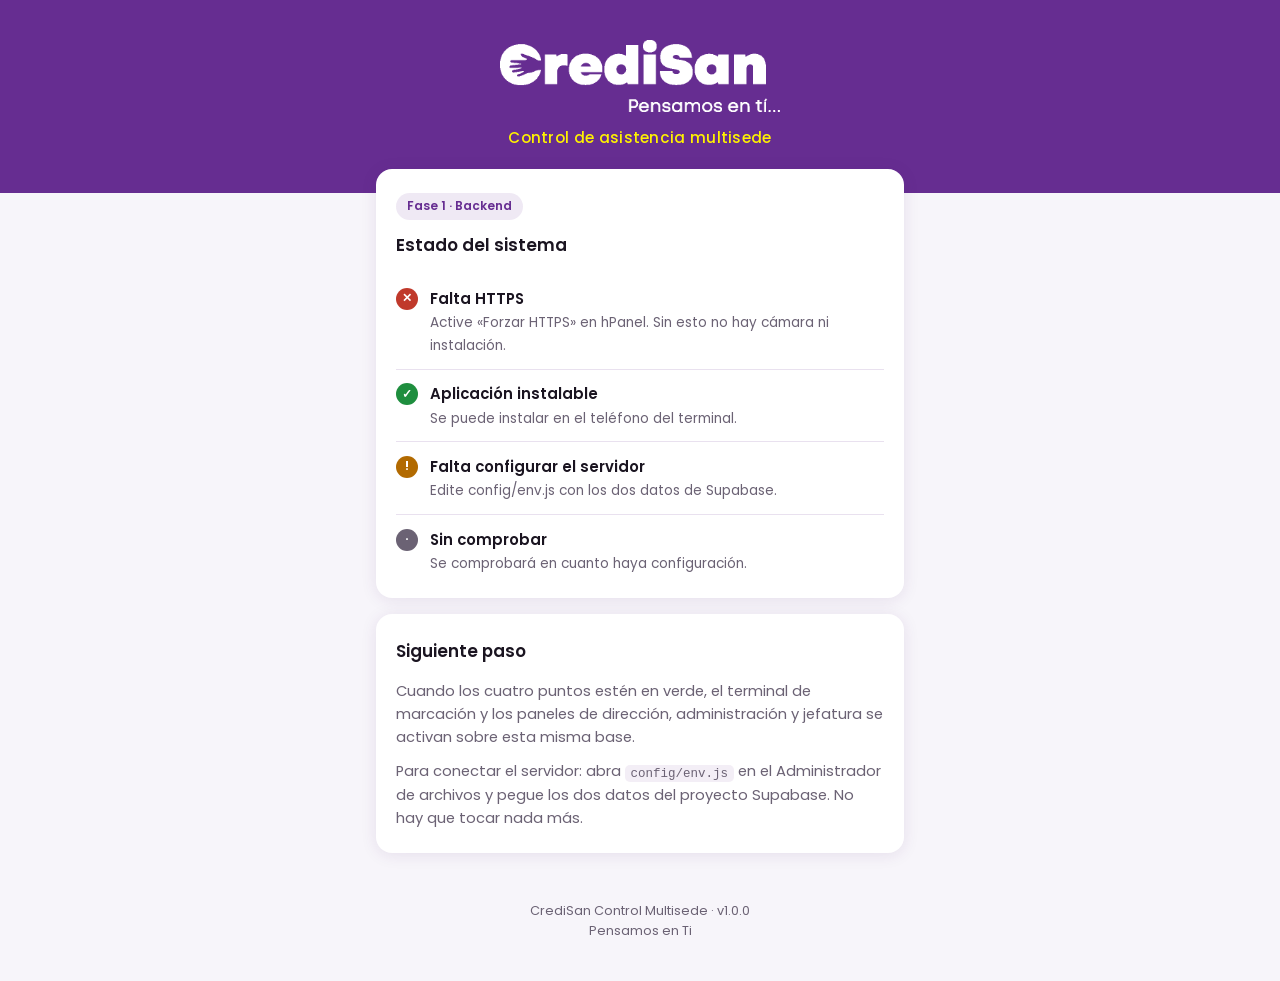
==== credisan-control/public/index.html @ 511f46ae "Portada desplegable: PWA con la marca y comprobación real del estado Con la Fase 1 el backend queda " ====
<!DOCTYPE html>
<html lang="es-VE">
<head>
<meta charset="utf-8">
<meta name="viewport" content="width=device-width, initial-scale=1, viewport-fit=cover">
<title>CrediSan Control</title>
<meta name="description" content="Control de asistencia y puntualidad del personal de CrediSan.">
<meta name="theme-color" content="#662D91">
<meta name="robots" content="noindex, nofollow">

<link rel="manifest" href="manifest.webmanifest">
<link rel="icon" href="assets/icons/favicon-32.png" sizes="32x32">
<link rel="apple-touch-icon" href="assets/icons/apple-touch-icon-180.png">
<meta name="apple-mobile-web-app-capable" content="yes">
<meta name="apple-mobile-web-app-title" content="CrediSan">

<link rel="preconnect" href="https://fonts.googleapis.com">
<link rel="preconnect" href="https://fonts.gstatic.com" crossorigin>
<link rel="stylesheet" href="https://fonts.googleapis.com/css2?family=Poppins:wght@400;500;600;700&display=swap">
<link rel="stylesheet" href="assets/css/credisan.css">
</head>
<body>

<header class="marca">
  <img class="marca__logo" src="assets/brand/credisan-logo-blanco.png"
       alt="CrediSan — Pensamos en Ti" width="792" height="204">
  <p class="marca__slogan">Control de asistencia multisede</p>
</header>

<main class="contenido">

  <section class="tarjeta">
    <span class="etiqueta">Fase 1 · Backend</span>
    <h2>Estado del sistema</h2>
    <ul class="estado">
      <li id="e-https">
        <span class="estado__icono" data-e="espera">·</span>
        <span class="estado__texto"><strong>Conexión segura</strong><span>Comprobando…</span></span>
      </li>
      <li id="e-pwa">
        <span class="estado__icono" data-e="espera">·</span>
        <span class="estado__texto"><strong>Aplicación instalable</strong><span>Comprobando…</span></span>
      </li>
      <li id="e-config">
        <span class="estado__icono" data-e="espera">·</span>
        <span class="estado__texto"><strong>Configuración</strong><span>Comprobando…</span></span>
      </li>
      <li id="e-supabase">
        <span class="estado__icono" data-e="espera">·</span>
        <span class="estado__texto"><strong>Servidor</strong><span>Comprobando…</span></span>
      </li>
    </ul>
  </section>

  <section class="tarjeta">
    <h2>Siguiente paso</h2>
    <p>Cuando los cuatro puntos estén en verde, el terminal de marcación y los
       paneles de dirección, administración y jefatura se activan sobre esta
       misma base.</p>
    <p>Para conectar el servidor: abra <code>config/env.js</code> en el
       Administrador de archivos y pegue los dos datos del proyecto Supabase.
       No hay que tocar nada más.</p>
  </section>

  <button class="boton boton--amarillo" id="instalar" hidden>
    Instalar en este dispositivo
  </button>

</main>

<footer class="pie">
  CrediSan Control Multisede · <span id="version">v1.0.0</span><br>
  Pensamos en Ti
</footer>

<script src="config/env.js"></script>
<script type="module" src="src/app/estado.js"></script>
</body>
</html>
---- credisan-control/public/assets/css/credisan.css ----
/* CrediSan Control · base visual
   Colores y tipografía del manual de identidad. */

:root {
  --morado:        #662D91;
  --morado-oscuro: #4A1F6B;
  --morado-claro:  #8A4FC0;
  --amarillo:      #FFF200;
  --negro:         #000000;
  --blanco:        #FFFFFF;

  --texto:         #1A1420;
  --texto-suave:   #6B6274;
  --linea:         rgba(102, 45, 145, .14);
  --fondo:         #F7F5FA;

  --verde:         #1E8E3E;
  --ambar:         #B26A00;
  --rojo:          #C0392B;

  --radio:         16px;
  --sombra:        0 2px 16px rgba(74, 31, 107, .10);

  --fuente: 'Poppins', -apple-system, BlinkMacSystemFont, 'Segoe UI', Roboto, sans-serif;
}

* { box-sizing: border-box; }

html { -webkit-text-size-adjust: 100%; }

body {
  margin: 0;
  font-family: var(--fuente);
  color: var(--texto);
  background: var(--fondo);
  line-height: 1.55;
  -webkit-font-smoothing: antialiased;
}

/* ── Cabecera de marca ────────────────────────────────────────────── */
.marca {
  background: var(--morado);
  color: var(--blanco);
  padding: 2.5rem 1.25rem 2.75rem;
  text-align: center;
}

.marca__logo {
  width: min(280px, 72vw);
  height: auto;
  display: block;
  margin: 0 auto;
}

.marca__slogan {
  margin: .85rem 0 0;
  font-size: .95rem;
  font-weight: 500;
  letter-spacing: .02em;
  color: var(--amarillo);
}

/* ── Contenido ───────────────────────────────────────────────────── */
.contenido {
  max-width: 560px;
  margin: -1.5rem auto 3rem;
  padding: 0 1rem;
}

.tarjeta {
  background: var(--blanco);
  border-radius: var(--radio);
  box-shadow: var(--sombra);
  padding: 1.5rem 1.25rem;
  margin-bottom: 1rem;
}

.tarjeta h2 {
  margin: 0 0 1rem;
  font-size: 1.05rem;
  font-weight: 600;
}

.tarjeta p { margin: 0 0 .75rem; color: var(--texto-suave); font-size: .92rem; }
.tarjeta p:last-child { margin-bottom: 0; }

/* ── Lista de estado ─────────────────────────────────────────────── */
.estado { list-style: none; margin: 0; padding: 0; }

.estado li {
  display: flex;
  align-items: flex-start;
  gap: .75rem;
  padding: .8rem 0;
  border-bottom: 1px solid var(--linea);
  font-size: .93rem;
}
.estado li:last-child { border-bottom: 0; padding-bottom: 0; }

.estado__icono {
  flex: 0 0 22px;
  width: 22px; height: 22px;
  border-radius: 50%;
  display: grid; place-items: center;
  font-size: .72rem; font-weight: 700;
  color: var(--blanco);
  background: var(--texto-suave);
  margin-top: 1px;
}
.estado__icono[data-e="ok"]      { background: var(--verde); }
.estado__icono[data-e="aviso"]   { background: var(--ambar); }
.estado__icono[data-e="error"]   { background: var(--rojo); }
.estado__icono[data-e="espera"]  { background: var(--texto-suave); }

.estado__texto { flex: 1; min-width: 0; }
.estado__texto strong { display: block; font-weight: 600; }
.estado__texto span   { color: var(--texto-suave); font-size: .85rem; }

/* ── Botones ─────────────────────────────────────────────────────── */
.boton {
  display: inline-flex; align-items: center; justify-content: center;
  gap: .5rem;
  width: 100%;
  min-height: 48px;
  padding: .8rem 1.25rem;
  border: 0; border-radius: 12px;
  background: var(--morado); color: var(--blanco);
  font-family: inherit; font-size: 1rem; font-weight: 600;
  cursor: pointer;
  text-decoration: none;
}
.boton:hover  { background: var(--morado-oscuro); }
.boton:focus-visible { outline: 3px solid var(--amarillo); outline-offset: 2px; }
.boton[hidden] { display: none; }

.boton--amarillo { background: var(--amarillo); color: var(--negro); }
.boton--amarillo:hover { background: #E6DA00; }

/* ── Pie ─────────────────────────────────────────────────────────── */
.pie {
  text-align: center;
  padding: 0 1rem 2.5rem;
  color: var(--texto-suave);
  font-size: .8rem;
}

.etiqueta {
  display: inline-block;
  padding: .25rem .7rem;
  border-radius: 999px;
  background: rgba(102, 45, 145, .1);
  color: var(--morado);
  font-size: .75rem; font-weight: 600;
  margin-bottom: .75rem;
}

code {
  background: rgba(102, 45, 145, .08);
  padding: .1rem .35rem;
  border-radius: 5px;
  font-size: .85em;
}

@media (prefers-reduced-motion: no-preference) {
  .tarjeta { animation: subir .35s ease both; }
  @keyframes subir { from { opacity: 0; transform: translateY(8px); } }
}
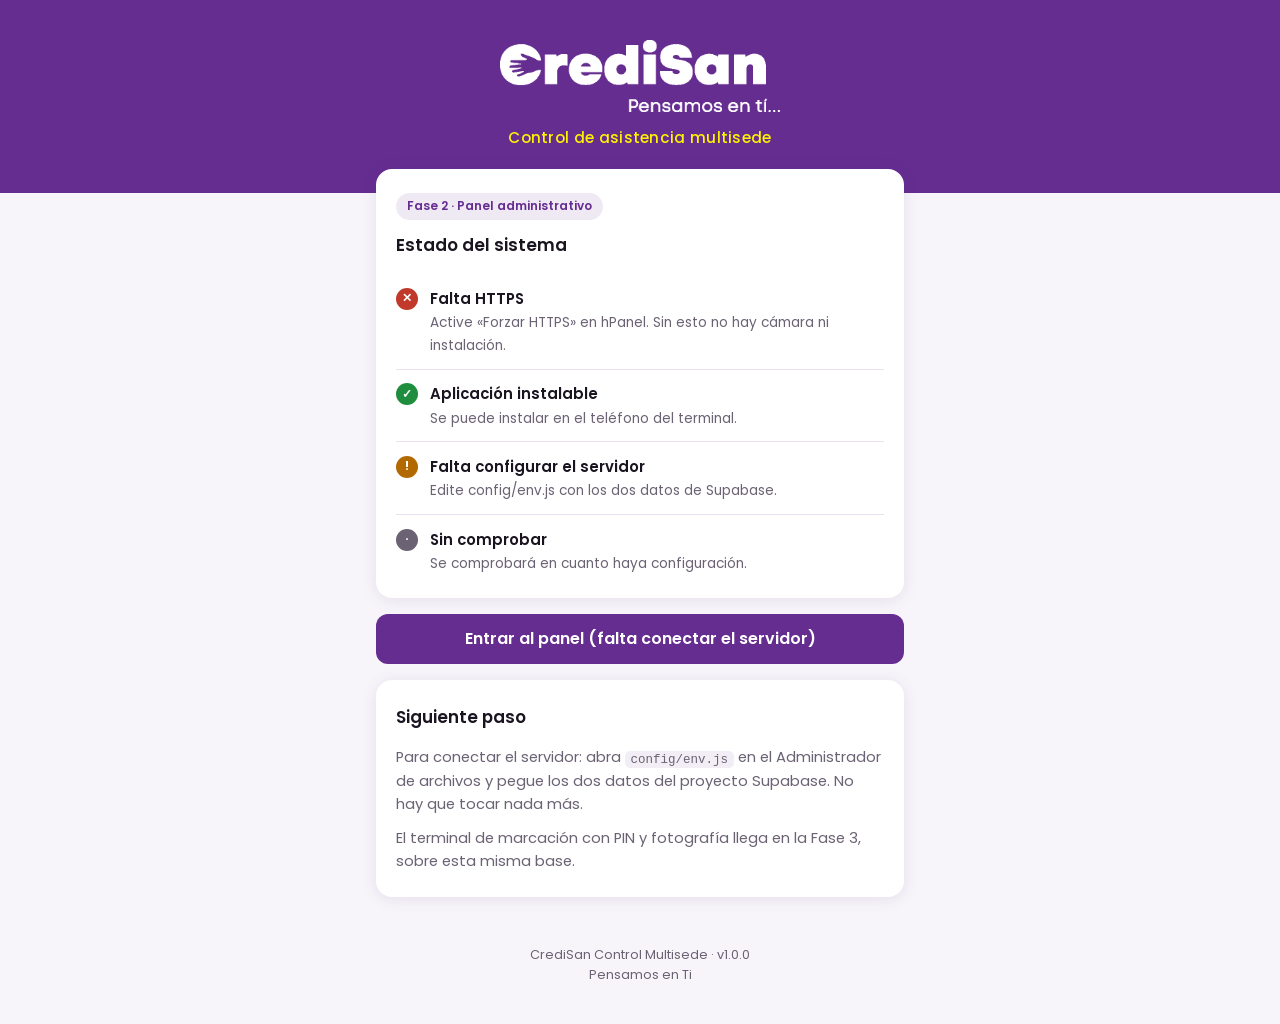
==== commit 1bd29579: "Fase 2: panel administrativo, e instalación en un solo archivo Instalar dejaba de ser el cuello de b" ====
--- a/credisan-control/public/index.html
+++ b/credisan-control/public/index.html
@@ -30,7 +30,7 @@
 <main class="contenido">
 
   <section class="tarjeta">
-    <span class="etiqueta">Fase 1 · Backend</span>
+    <span class="etiqueta">Fase 2 · Panel administrativo</span>
     <h2>Estado del sistema</h2>
     <ul class="estado">
       <li id="e-https">
@@ -52,14 +52,15 @@
     </ul>
   </section>
 
-  <section class="tarjeta">
+  <a class="boton" href="panel/" id="ir-panel">Entrar al panel</a>
+
+  <section class="tarjeta" style="margin-top:1rem">
     <h2>Siguiente paso</h2>
-    <p>Cuando los cuatro puntos estén en verde, el terminal de marcación y los
-       paneles de dirección, administración y jefatura se activan sobre esta
-       misma base.</p>
-    <p>Para conectar el servidor: abra <code>config/env.js</code> en el
-       Administrador de archivos y pegue los dos datos del proyecto Supabase.
-       No hay que tocar nada más.</p>
+    <p id="paso-texto">Para conectar el servidor: abra <code>config/env.js</code>
+       en el Administrador de archivos y pegue los dos datos del proyecto
+       Supabase. No hay que tocar nada más.</p>
+    <p>El terminal de marcación con PIN y fotografía llega en la Fase 3, sobre
+       esta misma base.</p>
   </section>
 
   <button class="boton boton--amarillo" id="instalar" hidden>
--- a/credisan-control/public/assets/css/credisan.css
+++ b/credisan-control/public/assets/css/credisan.css
@@ -25,6 +25,11 @@
 }
 
 * { box-sizing: border-box; }
+
+/* `hidden` tiene que ganar siempre: cualquier regla que fije `display`
+   (grid, flex, inline-flex) lo anula en silencio, y el elemento se queda
+   a la vista aunque el código crea haberlo ocultado. */
+[hidden] { display: none !important; }
 
 html { -webkit-text-size-adjust: 100%; }
 
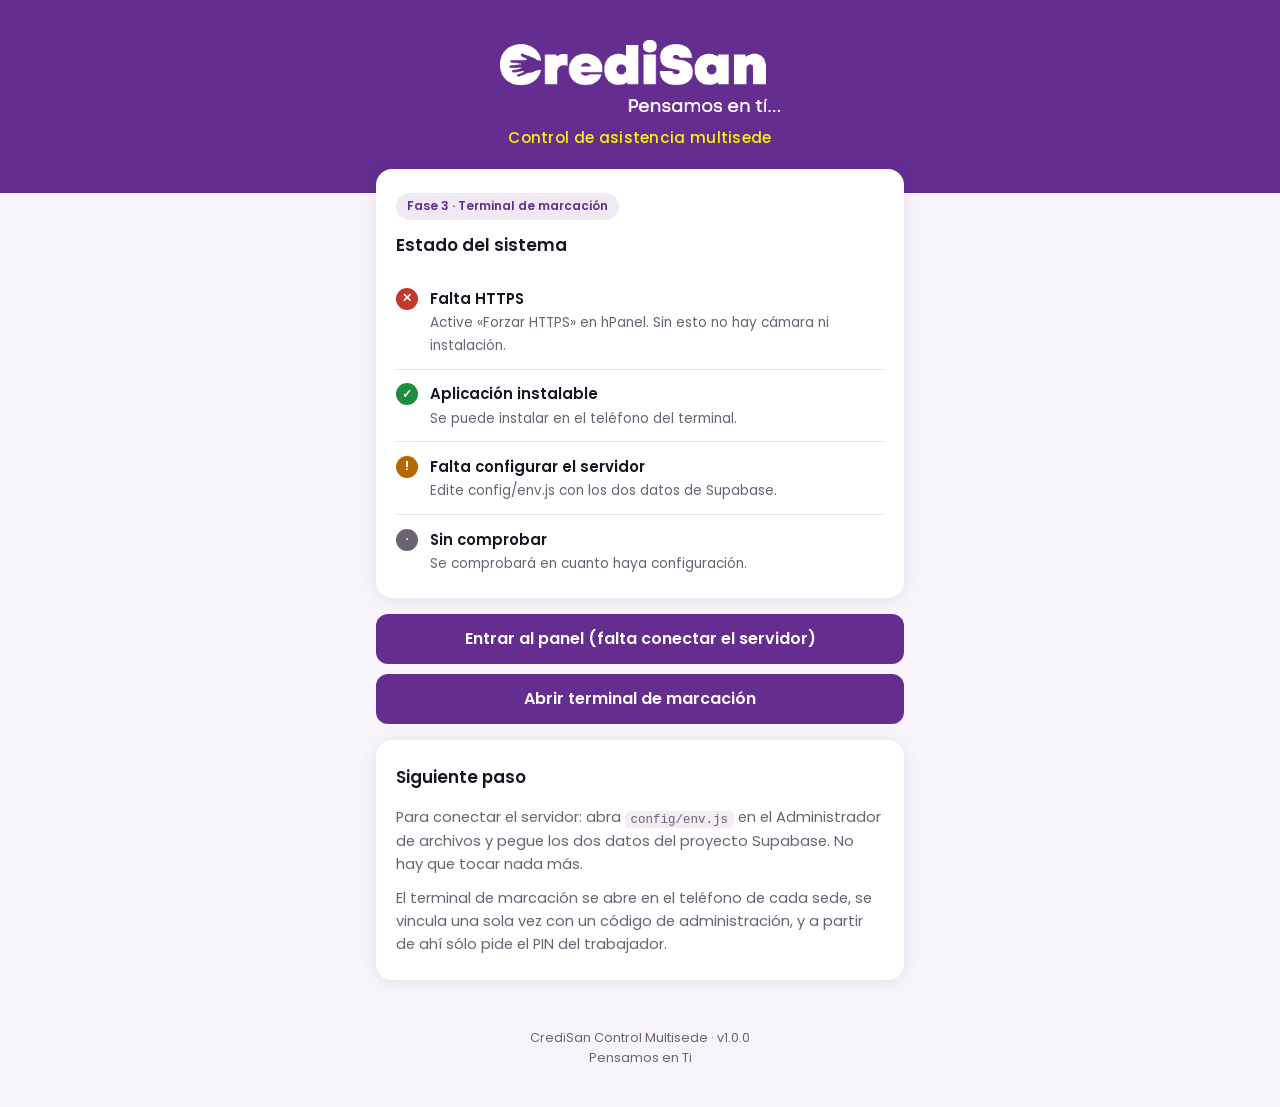
==== commit 25abfb40: "Fase 3: el terminal de marcación El trabajador teclea seis dígitos, ve su nombre y qué va a marcar, " ====
--- a/credisan-control/public/index.html
+++ b/credisan-control/public/index.html
@@ -30,7 +30,7 @@
 <main class="contenido">
 
   <section class="tarjeta">
-    <span class="etiqueta">Fase 2 · Panel administrativo</span>
+    <span class="etiqueta">Fase 3 · Terminal de marcación</span>
     <h2>Estado del sistema</h2>
     <ul class="estado">
       <li id="e-https">
@@ -53,14 +53,18 @@
   </section>
 
   <a class="boton" href="panel/" id="ir-panel">Entrar al panel</a>
+  <a class="boton boton--secundario" href="kiosk/" style="margin-top:.6rem">
+    Abrir terminal de marcación
+  </a>
 
   <section class="tarjeta" style="margin-top:1rem">
     <h2>Siguiente paso</h2>
     <p id="paso-texto">Para conectar el servidor: abra <code>config/env.js</code>
        en el Administrador de archivos y pegue los dos datos del proyecto
        Supabase. No hay que tocar nada más.</p>
-    <p>El terminal de marcación con PIN y fotografía llega en la Fase 3, sobre
-       esta misma base.</p>
+    <p>El terminal de marcación se abre en el teléfono de cada sede, se vincula
+       una sola vez con un código de administración, y a partir de ahí sólo pide
+       el PIN del trabajador.</p>
   </section>
 
   <button class="boton boton--amarillo" id="instalar" hidden>
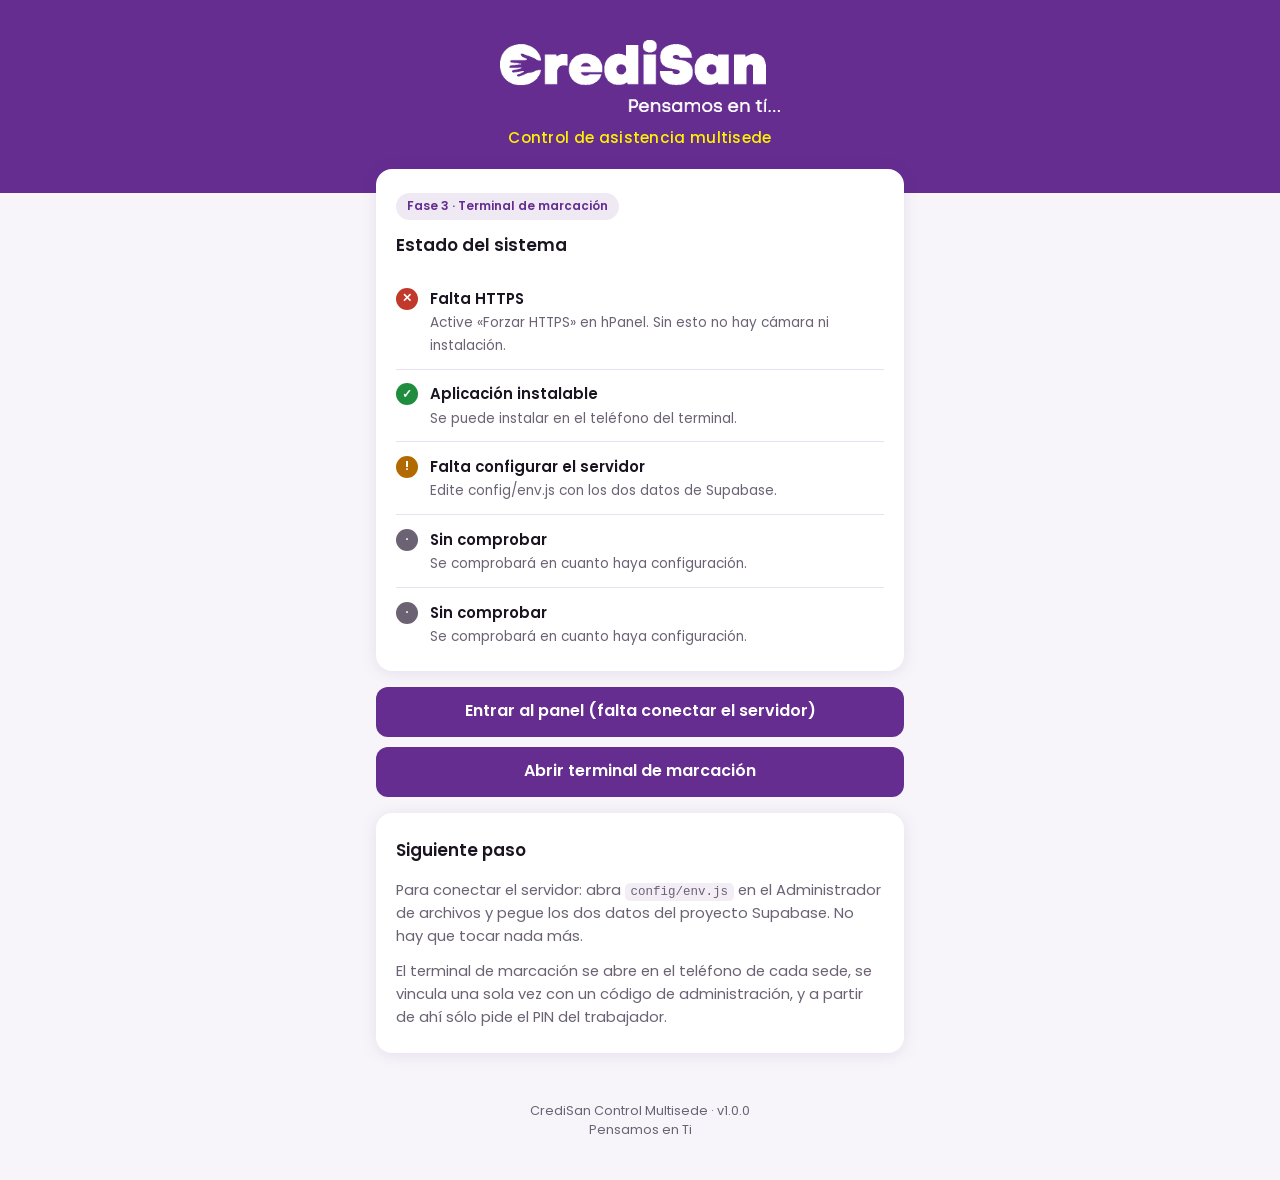
==== commit 6ee3b0c3: "Seguridad: la ruta de la fotografía ya no la elige el terminal Revisión de seguridad completa antes " ====
--- a/credisan-control/public/index.html
+++ b/credisan-control/public/index.html
@@ -13,10 +13,7 @@
 <link rel="apple-touch-icon" href="assets/icons/apple-touch-icon-180.png">
 <meta name="apple-mobile-web-app-capable" content="yes">
 <meta name="apple-mobile-web-app-title" content="CrediSan">
-
-<link rel="preconnect" href="https://fonts.googleapis.com">
-<link rel="preconnect" href="https://fonts.gstatic.com" crossorigin>
-<link rel="stylesheet" href="https://fonts.googleapis.com/css2?family=Poppins:wght@400;500;600;700&display=swap">
+<link rel="stylesheet" href="assets/fuentes/poppins.css">
 <link rel="stylesheet" href="assets/css/credisan.css">
 </head>
 <body>
@@ -48,6 +45,12 @@
       <li id="e-supabase">
         <span class="estado__icono" data-e="espera">·</span>
         <span class="estado__texto"><strong>Servidor</strong><span>Comprobando…</span></span>
+      </li>
+      <!-- Sin esto no hay PIN, ni marcaciones, ni nada. Es lo último que
+           suele faltar, así que se comprueba y se dice. -->
+      <li id="e-funcion">
+        <span class="estado__icono" data-e="espera">·</span>
+        <span class="estado__texto"><strong>Función del servidor</strong><span>Comprobando…</span></span>
       </li>
     </ul>
   </section>
--- a/credisan-control/public/assets/fuentes/poppins.css
+++ b/credisan-control/public/assets/fuentes/poppins.css
@@ -0,0 +1,81 @@
+/* Poppins, servida desde el propio servidor.
+   ---------------------------------------------------------------------
+   Antes se pedía a Google. Para el panel daba igual, pero el TERMINAL
+   está pensado para seguir marcando sin internet: si la tipografía viene
+   de fuera, sin red no llega, y el aparato que debería funcionar es
+   justo el que se ve peor.
+
+   Sólo se incluyen los subconjuntos latinos. El devanagari que Google
+   entrega por defecto no se usa en Venezuela y pesaba lo mismo. */
+
+@font-face {
+  font-family: 'Poppins';
+  font-style: normal;
+  font-weight: 400;
+  font-display: swap;
+  src: url(./poppins-400-latin-ext.woff2) format('woff2');
+  unicode-range: U+0100-02BA, U+02BD-02C5, U+02C7-02CC, U+02CE-02D7, U+02DD-02FF, U+0304, U+0308, U+0329, U+1D00-1DBF, U+1E00-1E9F, U+1EF2-1EFF, U+2020, U+20A0-20AB, U+20AD-20C0, U+2113, U+2C60-2C7F, U+A720-A7FF;
+}
+
+@font-face {
+  font-family: 'Poppins';
+  font-style: normal;
+  font-weight: 400;
+  font-display: swap;
+  src: url(./poppins-400-latin.woff2) format('woff2');
+  unicode-range: U+0000-00FF, U+0131, U+0152-0153, U+02BB-02BC, U+02C6, U+02DA, U+02DC, U+0304, U+0308, U+0329, U+2000-206F, U+20AC, U+2122, U+2191, U+2193, U+2212, U+2215, U+FEFF, U+FFFD;
+}
+
+@font-face {
+  font-family: 'Poppins';
+  font-style: normal;
+  font-weight: 500;
+  font-display: swap;
+  src: url(./poppins-500-latin-ext.woff2) format('woff2');
+  unicode-range: U+0100-02BA, U+02BD-02C5, U+02C7-02CC, U+02CE-02D7, U+02DD-02FF, U+0304, U+0308, U+0329, U+1D00-1DBF, U+1E00-1E9F, U+1EF2-1EFF, U+2020, U+20A0-20AB, U+20AD-20C0, U+2113, U+2C60-2C7F, U+A720-A7FF;
+}
+
+@font-face {
+  font-family: 'Poppins';
+  font-style: normal;
+  font-weight: 500;
+  font-display: swap;
+  src: url(./poppins-500-latin.woff2) format('woff2');
+  unicode-range: U+0000-00FF, U+0131, U+0152-0153, U+02BB-02BC, U+02C6, U+02DA, U+02DC, U+0304, U+0308, U+0329, U+2000-206F, U+20AC, U+2122, U+2191, U+2193, U+2212, U+2215, U+FEFF, U+FFFD;
+}
+
+@font-face {
+  font-family: 'Poppins';
+  font-style: normal;
+  font-weight: 600;
+  font-display: swap;
+  src: url(./poppins-600-latin-ext.woff2) format('woff2');
+  unicode-range: U+0100-02BA, U+02BD-02C5, U+02C7-02CC, U+02CE-02D7, U+02DD-02FF, U+0304, U+0308, U+0329, U+1D00-1DBF, U+1E00-1E9F, U+1EF2-1EFF, U+2020, U+20A0-20AB, U+20AD-20C0, U+2113, U+2C60-2C7F, U+A720-A7FF;
+}
+
+@font-face {
+  font-family: 'Poppins';
+  font-style: normal;
+  font-weight: 600;
+  font-display: swap;
+  src: url(./poppins-600-latin.woff2) format('woff2');
+  unicode-range: U+0000-00FF, U+0131, U+0152-0153, U+02BB-02BC, U+02C6, U+02DA, U+02DC, U+0304, U+0308, U+0329, U+2000-206F, U+20AC, U+2122, U+2191, U+2193, U+2212, U+2215, U+FEFF, U+FFFD;
+}
+
+@font-face {
+  font-family: 'Poppins';
+  font-style: normal;
+  font-weight: 700;
+  font-display: swap;
+  src: url(./poppins-700-latin-ext.woff2) format('woff2');
+  unicode-range: U+0100-02BA, U+02BD-02C5, U+02C7-02CC, U+02CE-02D7, U+02DD-02FF, U+0304, U+0308, U+0329, U+1D00-1DBF, U+1E00-1E9F, U+1EF2-1EFF, U+2020, U+20A0-20AB, U+20AD-20C0, U+2113, U+2C60-2C7F, U+A720-A7FF;
+}
+
+@font-face {
+  font-family: 'Poppins';
+  font-style: normal;
+  font-weight: 700;
+  font-display: swap;
+  src: url(./poppins-700-latin.woff2) format('woff2');
+  unicode-range: U+0000-00FF, U+0131, U+0152-0153, U+02BB-02BC, U+02C6, U+02DA, U+02DC, U+0304, U+0308, U+0329, U+2000-206F, U+20AC, U+2122, U+2191, U+2193, U+2212, U+2215, U+FEFF, U+FFFD;
+}
